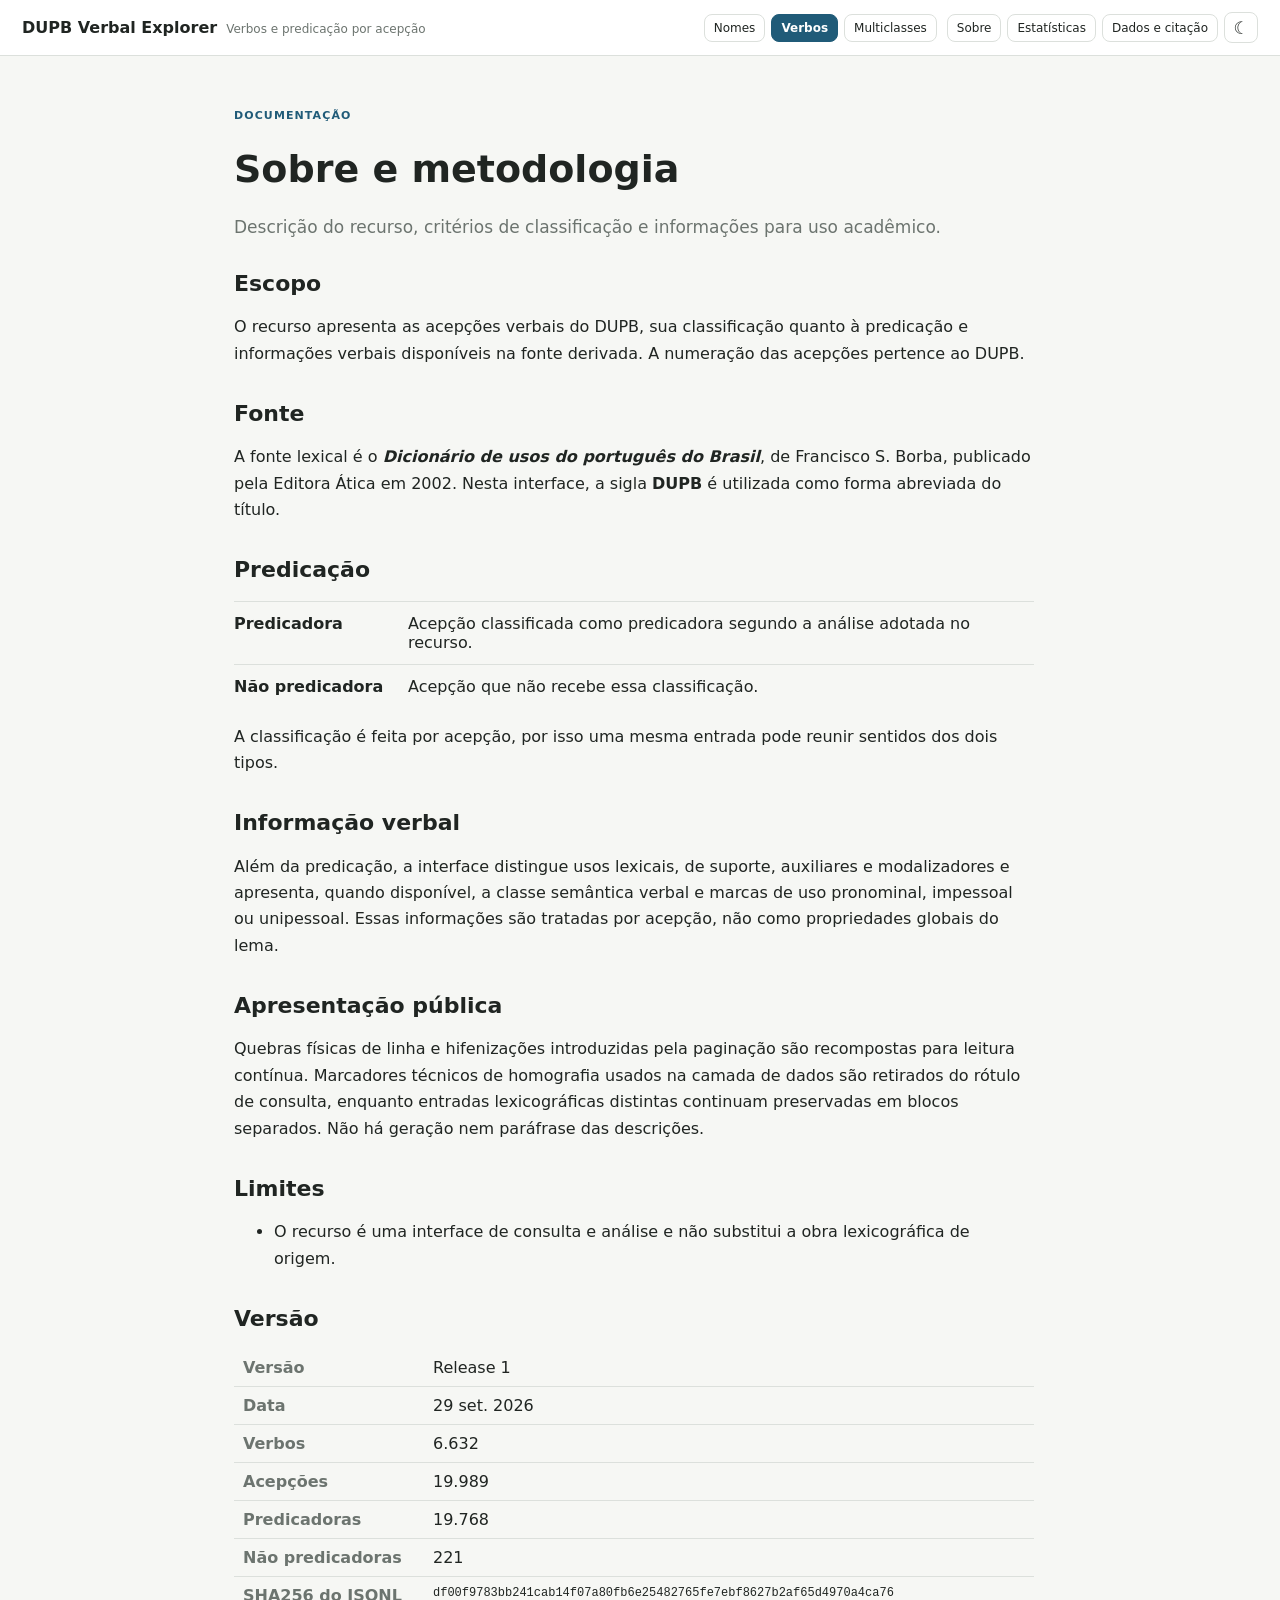
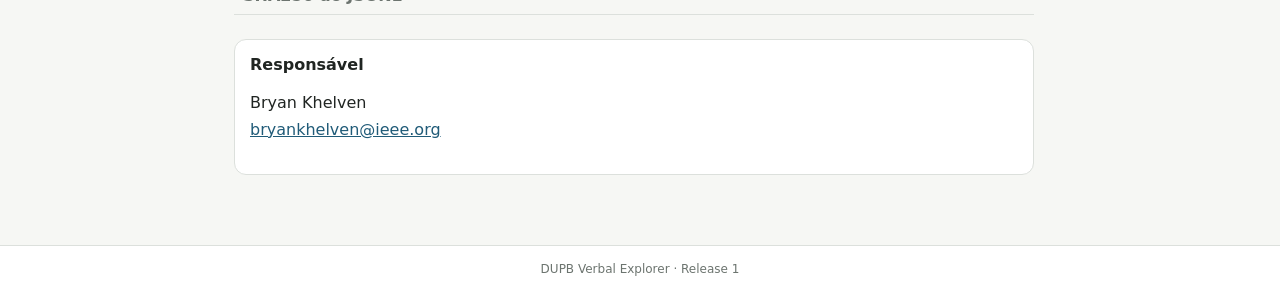
==== about.html @ 1d8f9ed8 "Publish dupb-verbal-explorer Release 1" ====
<!doctype html><html lang="pt-BR"><head><meta charset="utf-8"><meta name="viewport" content="width=device-width,initial-scale=1"><title>Sobre · DUPB Verbal Explorer</title><script src="theme.js"></script><link rel="icon" href="favicon.svg"><link rel="stylesheet" href="styles.css"><link rel="stylesheet" href="resource.css"></head><body><header class="topbar"><div class="brand"><a href="index.html">DUPB Verbal Explorer</a><span>Verbos e predicação por acepção</span></div><div class="header-right"><div class="resource-switch" aria-label="Recursos DUPB"></div><div class="top-actions"><a class="nav-btn" href="about.html">Sobre</a><a class="nav-btn" href="stats.html">Estatísticas</a><a class="nav-btn" href="download.html">Dados e citação</a><button class="theme-btn icon-btn" data-theme-toggle type="button"></button></div></div></header><main class="page narrow"><p class="eyebrow">Documentação</p><h1>Sobre e metodologia</h1><p class="lead">Descrição do recurso, critérios de classificação e informações para uso acadêmico.</p><section class="prose"><h2>Escopo</h2><p>O recurso apresenta as acepções verbais do DUPB, sua classificação quanto à predicação e informações verbais disponíveis na fonte derivada. A numeração das acepções pertence ao DUPB.</p><h2>Fonte</h2><p>A fonte lexical é o <strong><em>Dicionário de usos do português do Brasil</em></strong>, de Francisco S. Borba, publicado pela Editora Ática em 2002. Nesta interface, a sigla <strong>DUPB</strong> é utilizada como forma abreviada do título.</p><h2>Predicação</h2><div class="definition"><strong>Predicadora</strong><span>Acepção classificada como predicadora segundo a análise adotada no recurso.</span></div><div class="definition"><strong>Não predicadora</strong><span>Acepção que não recebe essa classificação.</span></div><p>A classificação é feita por acepção, por isso uma mesma entrada pode reunir sentidos dos dois tipos.</p><h2>Informação verbal</h2><p>Além da predicação, a interface distingue usos lexicais, de suporte, auxiliares e modalizadores e apresenta, quando disponível, a classe semântica verbal e marcas de uso pronominal, impessoal ou unipessoal. Essas informações são tratadas por acepção, não como propriedades globais do lema.</p><h2>Apresentação pública</h2><p>Quebras físicas de linha e hifenizações introduzidas pela paginação são recompostas para leitura contínua. Marcadores técnicos de homografia usados na camada de dados são retirados do rótulo de consulta, enquanto entradas lexicográficas distintas continuam preservadas em blocos separados. Não há geração nem paráfrase das descrições.</p><h2>Limites</h2><ul><li>O recurso é uma interface de consulta e análise e não substitui a obra lexicográfica de origem.</li></ul><h2>Versão</h2><table class="public-version"><tr><th>Versão</th><td>Release 1</td></tr><tr><th>Data</th><td>29 set. 2026</td></tr><tr><th>Verbos</th><td>6.632</td></tr><tr><th>Acepções</th><td>19.989</td></tr><tr><th>Predicadoras</th><td>19.768</td></tr><tr><th>Não predicadoras</th><td>221</td></tr><tr><th>SHA256 do JSONL</th><td class="mono" data-dataset-sha></td></tr></table><div class="contact"><strong>Responsável</strong><p>Bryan Khelven<br><a href="mailto:bryankhelven@ieee.org">bryankhelven@ieee.org</a></p></div></section></main><footer>DUPB Verbal Explorer · Release 1</footer><script src="config.js"></script><script src="resource-nav.js"></script><script src="data/release-info.js"></script><script src="common.js"></script></body></html>
---- styles.css ----
:root{
  --bg:#f6f7f4;--panel:#fbfcfa;--paper:#fff;--text:#202522;--muted:#6c746f;
  --line:#dce0dc;--accent:#245b76;--accent-ink:#fff;--soft:#e8f0f4;
  --pred:#e6f1f6;--non:#efefec;--warn:#f7efe7
}
:root[data-theme="dark"]{
  --bg:#131614;--panel:#181c19;--paper:#202522;--text:#e8ece9;--muted:#aab0ac;
  --line:#343a36;--accent:#92c8e3;--accent-ink:#12222b;--soft:#24343c;
  --pred:#203844;--non:#2b2f2c;--warn:#3a2e25
}
*{box-sizing:border-box}
body{margin:0;font-family:system-ui,-apple-system,BlinkMacSystemFont,"Segoe UI",sans-serif;background:var(--bg);color:var(--text)}
a{color:var(--accent)}button,input,select{font:inherit;color:inherit}
.topbar{padding:12px 22px;background:var(--paper);border-bottom:1px solid var(--line);display:flex;justify-content:space-between;gap:18px;align-items:center;position:sticky;top:0;z-index:10}
.brand{display:flex;gap:9px;align-items:baseline;white-space:nowrap}.brand a{font-weight:800;text-decoration:none;color:var(--text)}.brand span{font-size:12px;color:var(--muted)}
.top-actions,.resource-switch{display:flex;gap:6px;align-items:center;flex-wrap:wrap}
.nav-btn,.resource-switch a,.theme-btn{font-size:12px;text-decoration:none;color:var(--text);border:1px solid var(--line);background:var(--paper);padding:6px 9px;border-radius:8px}
.resource-switch a.active{background:var(--accent);border-color:var(--accent);color:var(--accent-ink);font-weight:750}
.header-right{display:flex;gap:10px;align-items:center;justify-content:flex-end;flex-wrap:wrap}
.icon-btn{width:34px;height:31px;padding:0;display:grid;place-items:center;font-size:17px;cursor:pointer}
.explorer{display:grid;grid-template-columns:390px 1fr;min-height:calc(100vh - 56px)}
.filters{padding:16px 18px;border-right:1px solid var(--line);background:var(--panel);position:sticky;top:56px;height:calc(100vh - 56px);overflow:auto}
.filters label{font-size:13px;font-weight:700}.filters input{width:100%;margin-top:7px;padding:11px;border:1px solid var(--line);background:var(--paper);border-radius:10px}
.hint{font-size:11px;color:var(--muted);margin:6px 2px 0}.lab{font-size:12px;font-weight:800;margin:16px 0 7px}
.sidebar-section{border-top:1px solid var(--line);margin-top:12px;padding-top:2px}.sidebar-section>summary{list-style:none;cursor:pointer;font-size:12px;font-weight:800;padding:10px 2px 7px;display:flex;justify-content:space-between}.sidebar-section>summary::-webkit-details-marker{display:none}.sidebar-section>summary::after{content:"⌄";color:var(--muted)}.sidebar-section:not([open])>summary::after{transform:rotate(-90deg)}
.profile-options,.pos-options{display:grid;gap:6px}.profile-options button,.pos-options button{width:100%;min-height:38px;display:grid;grid-template-columns:58px minmax(0,1fr);align-items:center;text-align:left;gap:8px;border:1px solid var(--line);background:var(--paper);color:var(--text);border-radius:11px;padding:7px 10px 7px 7px;cursor:pointer}
.profile-options button.on,.pos-options button.on{background:var(--accent);border-color:var(--accent);color:var(--accent-ink)}
.facet-count{margin:0;padding:2px 5px;min-width:48px;text-align:center;font-size:10px;line-height:1.35;font-weight:700;font-variant-numeric:tabular-nums;color:var(--accent);background:var(--soft);border-radius:6px}
button.on .facet-count{color:inherit;background:color-mix(in srgb,var(--paper) 18%,transparent)}
.facet-label{font-size:13px;line-height:1.25;font-weight:600}
.segmented{display:grid;grid-template-columns:1.2fr 1fr 1.25fr;gap:0;width:100%;overflow:hidden;border:1px solid var(--line);border-radius:10px}
.segmented button{min-width:0;margin:0;border:0;border-right:1px solid var(--line);padding:8px 7px;font-size:11px;line-height:1.15;background:var(--paper);cursor:pointer}.segmented button:last-child{border-right:0}.segmented button.on{background:var(--accent);color:var(--accent-ink)}
.two-cols{display:grid;grid-template-columns:1fr 1fr;gap:8px}.two-cols select,.wide-select{width:100%;padding:7px;border:1px solid var(--line);border-radius:8px;background:var(--paper)}
.alphabet{display:flex;gap:3px;flex-wrap:wrap}.alpha{border:0;background:transparent;color:var(--muted);padding:4px 6px;border-radius:5px;cursor:pointer}.alpha.on,.alpha:hover{background:var(--soft);color:var(--text)}
#count{margin:10px 2px 8px;padding-top:8px;border-top:1px solid var(--line);font-size:11px;color:var(--muted);font-variant-numeric:tabular-nums}
.lexical-list{min-height:100px}.lem{display:flex;justify-content:space-between;align-items:center;gap:10px;width:100%;border:0;border-bottom:1px solid var(--line);background:transparent;color:var(--text);padding:11px 7px;text-align:left;cursor:pointer}.lem:first-child{border-top:1px solid var(--line)}.lem:hover,.lem.sel{background:var(--soft)}.lex-main{display:flex;flex-direction:column;gap:2px;min-width:0}.lex-main strong{overflow:hidden;text-overflow:ellipsis;white-space:nowrap}.lex-main small{font-size:11px;line-height:1.35;color:var(--muted)}.chev{font-size:19px;color:var(--muted)}
#content{padding:42px clamp(24px,5vw,70px)}#intro,#entry{max-width:1040px;margin:auto}.eyebrow{color:var(--accent);text-transform:uppercase;font-size:11px;font-weight:800;letter-spacing:.1em}#intro h1,#entry h1{font-size:clamp(32px,4vw,48px);line-height:1.08;margin:4px 0 10px}.subtitle{font-size:18px;color:var(--muted);margin:0}.scope{font-family:Georgia,serif;font-size:19px;line-height:1.45;max-width:820px;margin:22px 0 0}
#stats{display:grid;grid-template-columns:repeat(3,1fr);gap:10px;margin-top:28px}.stat{background:var(--paper);border:1px solid var(--line);border-radius:14px;padding:16px}.stat b{display:block;font-size:26px}.stat span{font-size:12px;color:var(--muted)}
.page-links{display:flex;gap:15px;flex-wrap:wrap;margin-top:22px;font-size:13px}
.entry-head{display:flex;justify-content:space-between;gap:20px;align-items:flex-end}.entry-head #summary{color:var(--muted)}.entry-data{display:flex;gap:6px;align-items:center;flex-wrap:wrap;padding-bottom:14px}.entry-data span{font-size:11px;color:var(--muted)}.entry-data button{border:1px solid var(--line);background:transparent;padding:5px 8px;border-radius:8px;cursor:pointer}
.entry-body{display:grid;grid-template-columns:minmax(0,1fr) 240px;gap:28px}.lexical{border-left:1px solid var(--line);padding-left:18px;position:sticky;top:82px;align-self:start}.lexical h2{font-size:12px;text-transform:uppercase;letter-spacing:.08em;color:var(--muted)}.lexical dl{display:grid;grid-template-columns:1fr auto;gap:6px 10px;font-size:12px}.lexical dt{color:var(--muted)}.lexical dd{margin:0;font-weight:700;text-align:right}
.lexical-actions{margin-top:12px;padding-top:10px;border-top:1px solid var(--line)}.quiet-action,.cite-menu>summary{border:0;background:transparent;color:var(--accent);padding:4px 0;font-size:11px;cursor:pointer}.cite-menu>summary{list-style:none}.cite-menu>summary::-webkit-details-marker{display:none}.cite-menu>summary::after{content:" ▾";color:var(--muted)}
.grp{margin:26px 0}.grp h3{margin:0 0 8px}.card{background:var(--paper);border:1px solid var(--line);border-radius:16px;padding:17px 19px;margin:9px 0}.top{display:flex;justify-content:space-between;gap:8px;align-items:flex-start;flex-wrap:wrap}.badge-row{display:flex;gap:5px;flex-wrap:wrap}.num{font-size:12px;color:var(--muted);font-weight:800}.badge{font-size:10px;font-weight:800;border-radius:999px;padding:5px 8px;background:var(--soft);color:var(--accent)}.badge.N{background:var(--non);color:var(--muted)}.badge.pos,.badge.meta{font-weight:700;background:var(--soft)}.desc{font-family:Georgia,serif;font-size:23px;margin:9px 0 0;line-height:1.32}.meta-line{font-size:11px;color:var(--muted);margin:8px 0 0}.source-fallback{background:var(--warn);border-radius:10px;padding:11px 12px;margin-top:10px}.source-fallback b{display:block;font-size:10px;text-transform:uppercase;letter-spacing:.06em;color:var(--muted);margin-bottom:5px}.source-fallback p{margin:0;font-family:Georgia,serif;line-height:1.42}
.active-filters{display:flex;flex-wrap:wrap;gap:5px;margin:12px 0 4px}.filter-chip{border:1px solid var(--line);background:var(--paper);padding:5px 8px;border-radius:999px;font-size:11px;cursor:pointer}
footer{padding:16px;text-align:center;font-size:12px;color:var(--muted);background:var(--paper);border-top:1px solid var(--line)}
.page{max-width:1040px;margin:auto;padding:42px 24px 70px}.page.narrow{max-width:860px}.page h1{font-size:38px}.page h2{font-size:22px;margin-top:34px}.lead{font-size:17px;color:var(--muted)}.prose{max-width:800px}.prose p,.prose li{line-height:1.65}.definition{display:grid;grid-template-columns:160px 1fr;gap:14px;border-top:1px solid var(--line);padding:12px 0}.public-version{width:100%;border-collapse:collapse;margin-top:12px}.public-version th,.public-version td{text-align:left;padding:9px;border-bottom:1px solid var(--line);vertical-align:top}.public-version th{width:190px;color:var(--muted);font-weight:600}.mono{font-family:ui-monospace,SFMono-Regular,Consolas,monospace;font-size:12px;overflow-wrap:anywhere}.contact{border:1px solid var(--line);background:var(--paper);padding:15px;border-radius:12px;margin-top:24px}
.info-grid,.stats-grid,.download-grid{display:grid;grid-template-columns:repeat(2,minmax(0,1fr));gap:12px}.info-card,.stat-panel,.download-card{background:var(--paper);border:1px solid var(--line);border-radius:12px;padding:17px}.info-card b{display:block;font-size:25px}.info-card span{font-size:12px;color:var(--muted)}.bar-row{display:grid;grid-template-columns:minmax(120px,1fr) 2fr auto;gap:10px;align-items:center;margin:8px 0;font-size:12px}.bar{height:8px;background:var(--soft);border-radius:999px;overflow:hidden}.bar i{display:block;height:100%;background:var(--accent)}.button-row{display:flex;gap:8px;flex-wrap:wrap}.btn{display:inline-block;border:1px solid var(--line);background:var(--paper);padding:8px 11px;border-radius:8px;text-decoration:none;color:var(--text);cursor:pointer}.btn.primary{background:var(--accent);border-color:var(--accent);color:var(--accent-ink)}.checksum{overflow-wrap:anywhere;font-family:ui-monospace,SFMono-Regular,Consolas,monospace;font-size:12px}
.portal{max-width:980px;margin:0 auto;padding:64px 24px}.portal h1{font-size:44px;margin-bottom:8px}.portal .lead{max-width:760px}.resource-cards{display:grid;grid-template-columns:repeat(3,1fr);gap:14px;margin-top:30px}.resource-card{border:1px solid var(--line);background:var(--paper);border-radius:16px;padding:20px;text-decoration:none;color:var(--text)}.resource-card:hover{transform:translateY(-1px)}.resource-card i{display:block;width:14px;height:14px;border-radius:50%;margin-bottom:14px}.resource-card b{display:block;font-size:20px;margin-bottom:4px}.resource-card span{font-size:12px;color:var(--muted);line-height:1.4}
@media(max-width:900px){.topbar{align-items:flex-start;flex-direction:column}.header-right{justify-content:flex-start}.explorer{display:block}.filters{position:static;height:auto;border-right:0;border-bottom:1px solid var(--line)}#content{padding:30px 16px}.entry-head{display:block}.entry-body{display:block}.lexical{position:static;border-left:0;border-top:1px solid var(--line);padding:16px 0 0;margin-top:22px}.info-grid,.stats-grid,.download-grid,.resource-cards{grid-template-columns:1fr}}
@media(max-width:560px){#stats{grid-template-columns:1fr}.two-cols{grid-template-columns:1fr}.brand{align-items:flex-start;flex-direction:column}.definition{grid-template-columns:1fr}.segmented{grid-template-columns:1fr}.segmented button{border-right:0;border-bottom:1px solid var(--line)}.segmented button:last-child{border-bottom:0}}
---- resource.css ----
:root{--accent:#205b78;--accent-ink:#fff;--soft:#e6f0f5;--pred:#e5f1f7}:root[data-theme="dark"]{--accent:#8cc8e8;--accent-ink:#10232e;--soft:#233842;--pred:#203a46}
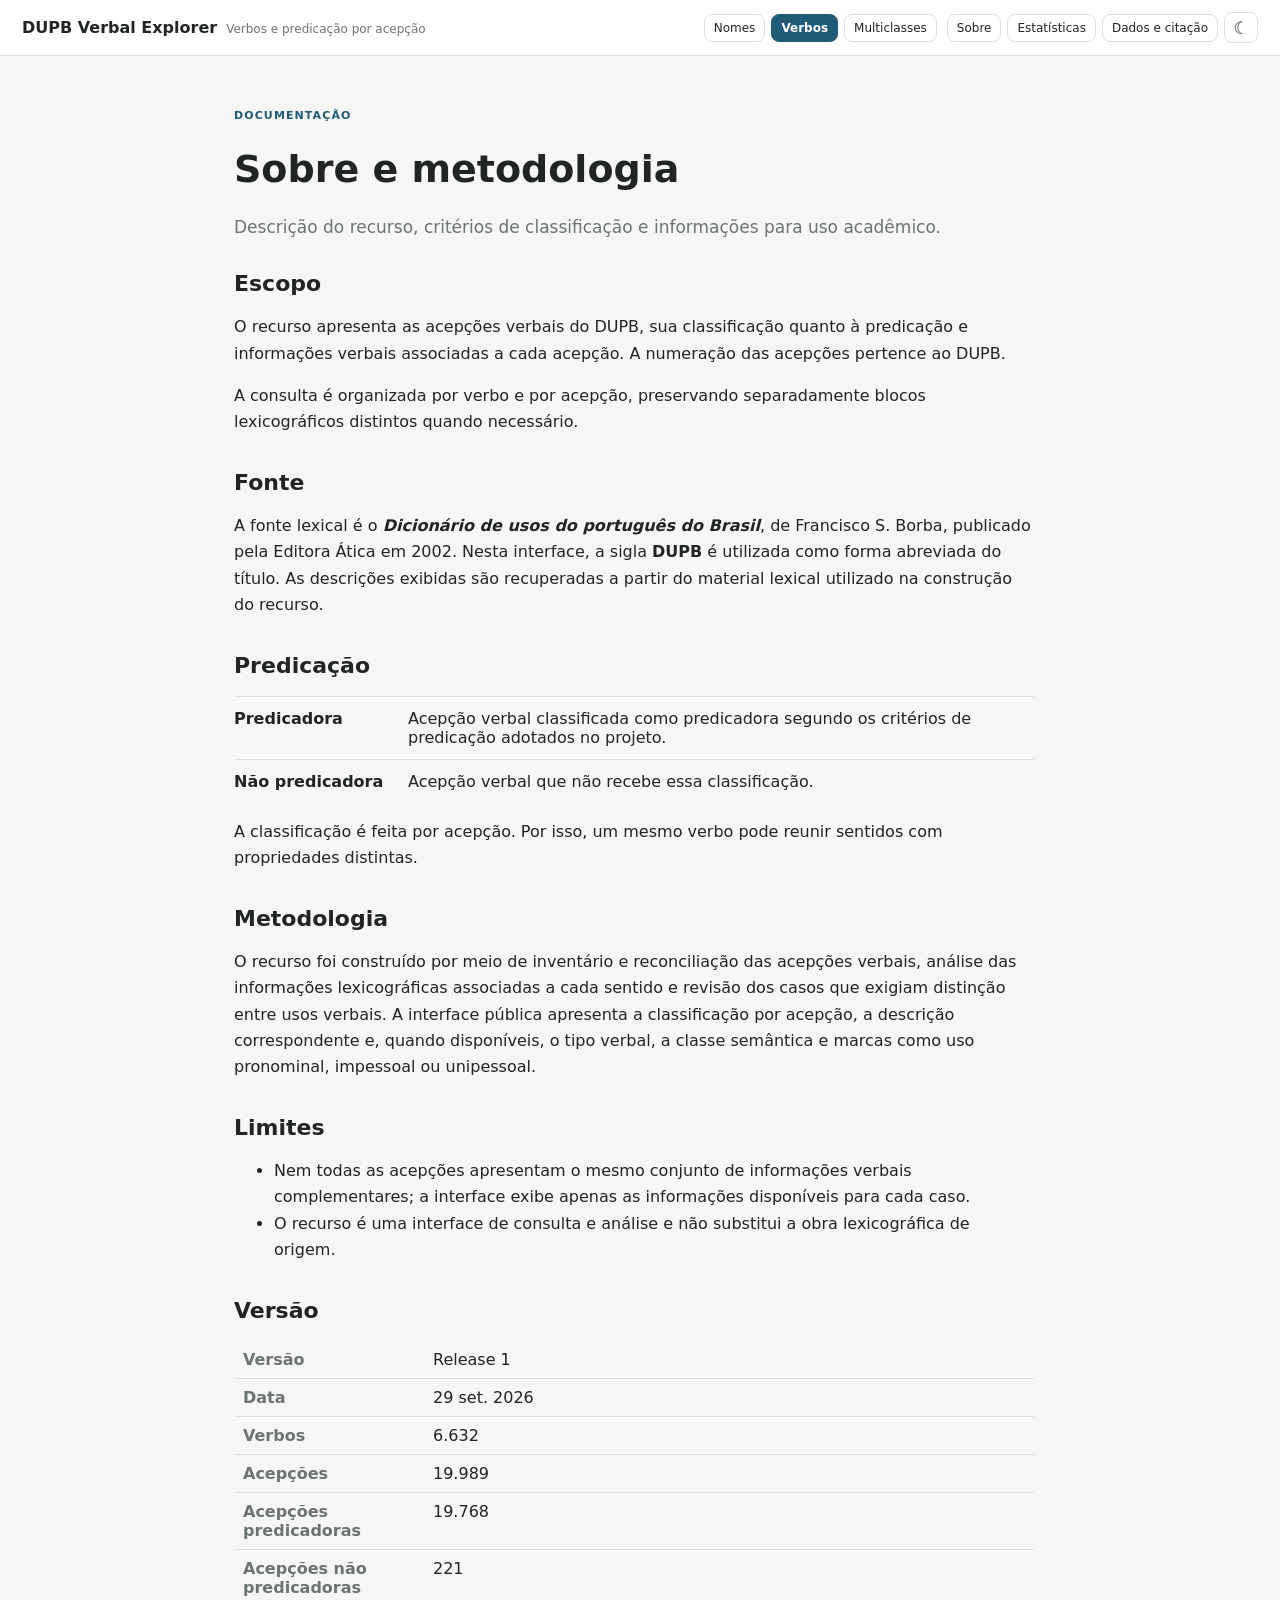
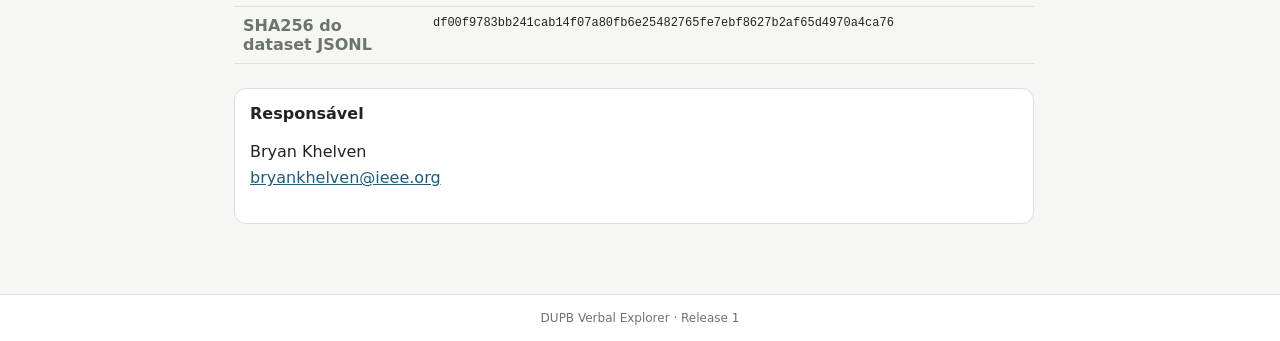
==== commit 0e398337: "Refine class facets and public methodology narrative" ====
--- a/about.html
+++ b/about.html
@@ -1 +1 @@
-<!doctype html><html lang="pt-BR"><head><meta charset="utf-8"><meta name="viewport" content="width=device-width,initial-scale=1"><title>Sobre · DUPB Verbal Explorer</title><script src="theme.js"></script><link rel="icon" href="favicon.svg"><link rel="stylesheet" href="styles.css"><link rel="stylesheet" href="resource.css"></head><body><header class="topbar"><div class="brand"><a href="index.html">DUPB Verbal Explorer</a><span>Verbos e predicação por acepção</span></div><div class="header-right"><div class="resource-switch" aria-label="Recursos DUPB"></div><div class="top-actions"><a class="nav-btn" href="about.html">Sobre</a><a class="nav-btn" href="stats.html">Estatísticas</a><a class="nav-btn" href="download.html">Dados e citação</a><button class="theme-btn icon-btn" data-theme-toggle type="button"></button></div></div></header><main class="page narrow"><p class="eyebrow">Documentação</p><h1>Sobre e metodologia</h1><p class="lead">Descrição do recurso, critérios de classificação e informações para uso acadêmico.</p><section class="prose"><h2>Escopo</h2><p>O recurso apresenta as acepções verbais do DUPB, sua classificação quanto à predicação e informações verbais disponíveis na fonte derivada. A numeração das acepções pertence ao DUPB.</p><h2>Fonte</h2><p>A fonte lexical é o <strong><em>Dicionário de usos do português do Brasil</em></strong>, de Francisco S. Borba, publicado pela Editora Ática em 2002. Nesta interface, a sigla <strong>DUPB</strong> é utilizada como forma abreviada do título.</p><h2>Predicação</h2><div class="definition"><strong>Predicadora</strong><span>Acepção classificada como predicadora segundo a análise adotada no recurso.</span></div><div class="definition"><strong>Não predicadora</strong><span>Acepção que não recebe essa classificação.</span></div><p>A classificação é feita por acepção, por isso uma mesma entrada pode reunir sentidos dos dois tipos.</p><h2>Informação verbal</h2><p>Além da predicação, a interface distingue usos lexicais, de suporte, auxiliares e modalizadores e apresenta, quando disponível, a classe semântica verbal e marcas de uso pronominal, impessoal ou unipessoal. Essas informações são tratadas por acepção, não como propriedades globais do lema.</p><h2>Apresentação pública</h2><p>Quebras físicas de linha e hifenizações introduzidas pela paginação são recompostas para leitura contínua. Marcadores técnicos de homografia usados na camada de dados são retirados do rótulo de consulta, enquanto entradas lexicográficas distintas continuam preservadas em blocos separados. Não há geração nem paráfrase das descrições.</p><h2>Limites</h2><ul><li>O recurso é uma interface de consulta e análise e não substitui a obra lexicográfica de origem.</li></ul><h2>Versão</h2><table class="public-version"><tr><th>Versão</th><td>Release 1</td></tr><tr><th>Data</th><td>29 set. 2026</td></tr><tr><th>Verbos</th><td>6.632</td></tr><tr><th>Acepções</th><td>19.989</td></tr><tr><th>Predicadoras</th><td>19.768</td></tr><tr><th>Não predicadoras</th><td>221</td></tr><tr><th>SHA256 do JSONL</th><td class="mono" data-dataset-sha></td></tr></table><div class="contact"><strong>Responsável</strong><p>Bryan Khelven<br><a href="mailto:bryankhelven@ieee.org">bryankhelven@ieee.org</a></p></div></section></main><footer>DUPB Verbal Explorer · Release 1</footer><script src="config.js"></script><script src="resource-nav.js"></script><script src="data/release-info.js"></script><script src="common.js"></script></body></html>+<!doctype html><html lang="pt-BR"><head><meta charset="utf-8"><meta name="viewport" content="width=device-width,initial-scale=1"><title>Sobre · DUPB Verbal Explorer</title><script src="theme.js"></script><link rel="icon" href="favicon.svg"><link rel="stylesheet" href="styles.css"><link rel="stylesheet" href="resource.css"></head><body><header class="topbar"><div class="brand"><a href="index.html">DUPB Verbal Explorer</a><span>Verbos e predicação por acepção</span></div><div class="header-right"><div class="resource-switch" aria-label="Recursos DUPB"></div><div class="top-actions"><a class="nav-btn" href="about.html">Sobre</a><a class="nav-btn" href="stats.html">Estatísticas</a><a class="nav-btn" href="download.html">Dados e citação</a><button class="theme-btn icon-btn" data-theme-toggle type="button"></button></div></div></header><main class="page narrow"><p class="eyebrow">Documentação</p><h1>Sobre e metodologia</h1><p class="lead">Descrição do recurso, critérios de classificação e informações para uso acadêmico.</p><section class="prose"><h2>Escopo</h2><p>O recurso apresenta as acepções verbais do DUPB, sua classificação quanto à predicação e informações verbais associadas a cada acepção. A numeração das acepções pertence ao DUPB.</p><p>A consulta é organizada por verbo e por acepção, preservando separadamente blocos lexicográficos distintos quando necessário.</p><h2>Fonte</h2><p>A fonte lexical é o <strong><em>Dicionário de usos do português do Brasil</em></strong>, de Francisco S. Borba, publicado pela Editora Ática em 2002. Nesta interface, a sigla <strong>DUPB</strong> é utilizada como forma abreviada do título. As descrições exibidas são recuperadas a partir do material lexical utilizado na construção do recurso.</p><h2>Predicação</h2><div class="definition"><strong>Predicadora</strong><span>Acepção verbal classificada como predicadora segundo os critérios de predicação adotados no projeto.</span></div><div class="definition"><strong>Não predicadora</strong><span>Acepção verbal que não recebe essa classificação.</span></div><p>A classificação é feita por acepção. Por isso, um mesmo verbo pode reunir sentidos com propriedades distintas.</p><h2>Metodologia</h2><p>O recurso foi construído por meio de inventário e reconciliação das acepções verbais, análise das informações lexicográficas associadas a cada sentido e revisão dos casos que exigiam distinção entre usos verbais. A interface pública apresenta a classificação por acepção, a descrição correspondente e, quando disponíveis, o tipo verbal, a classe semântica e marcas como uso pronominal, impessoal ou unipessoal.</p><h2>Limites</h2><ul><li>Nem todas as acepções apresentam o mesmo conjunto de informações verbais complementares; a interface exibe apenas as informações disponíveis para cada caso.</li><li>O recurso é uma interface de consulta e análise e não substitui a obra lexicográfica de origem.</li></ul><h2>Versão</h2><table class="public-version"><tr><th>Versão</th><td>Release 1</td></tr><tr><th>Data</th><td>29 set. 2026</td></tr><tr><th>Verbos</th><td>6.632</td></tr><tr><th>Acepções</th><td>19.989</td></tr><tr><th>Acepções predicadoras</th><td>19.768</td></tr><tr><th>Acepções não predicadoras</th><td>221</td></tr><tr><th>SHA256 do dataset JSONL</th><td class="mono" data-dataset-sha></td></tr></table><div class="contact"><strong>Responsável</strong><p>Bryan Khelven<br><a href="mailto:bryankhelven@ieee.org">bryankhelven@ieee.org</a></p></div></section></main><footer>DUPB Verbal Explorer · Release 1</footer><script src="config.js"></script><script src="resource-nav.js"></script><script src="data/release-info.js"></script><script src="common.js"></script></body></html>
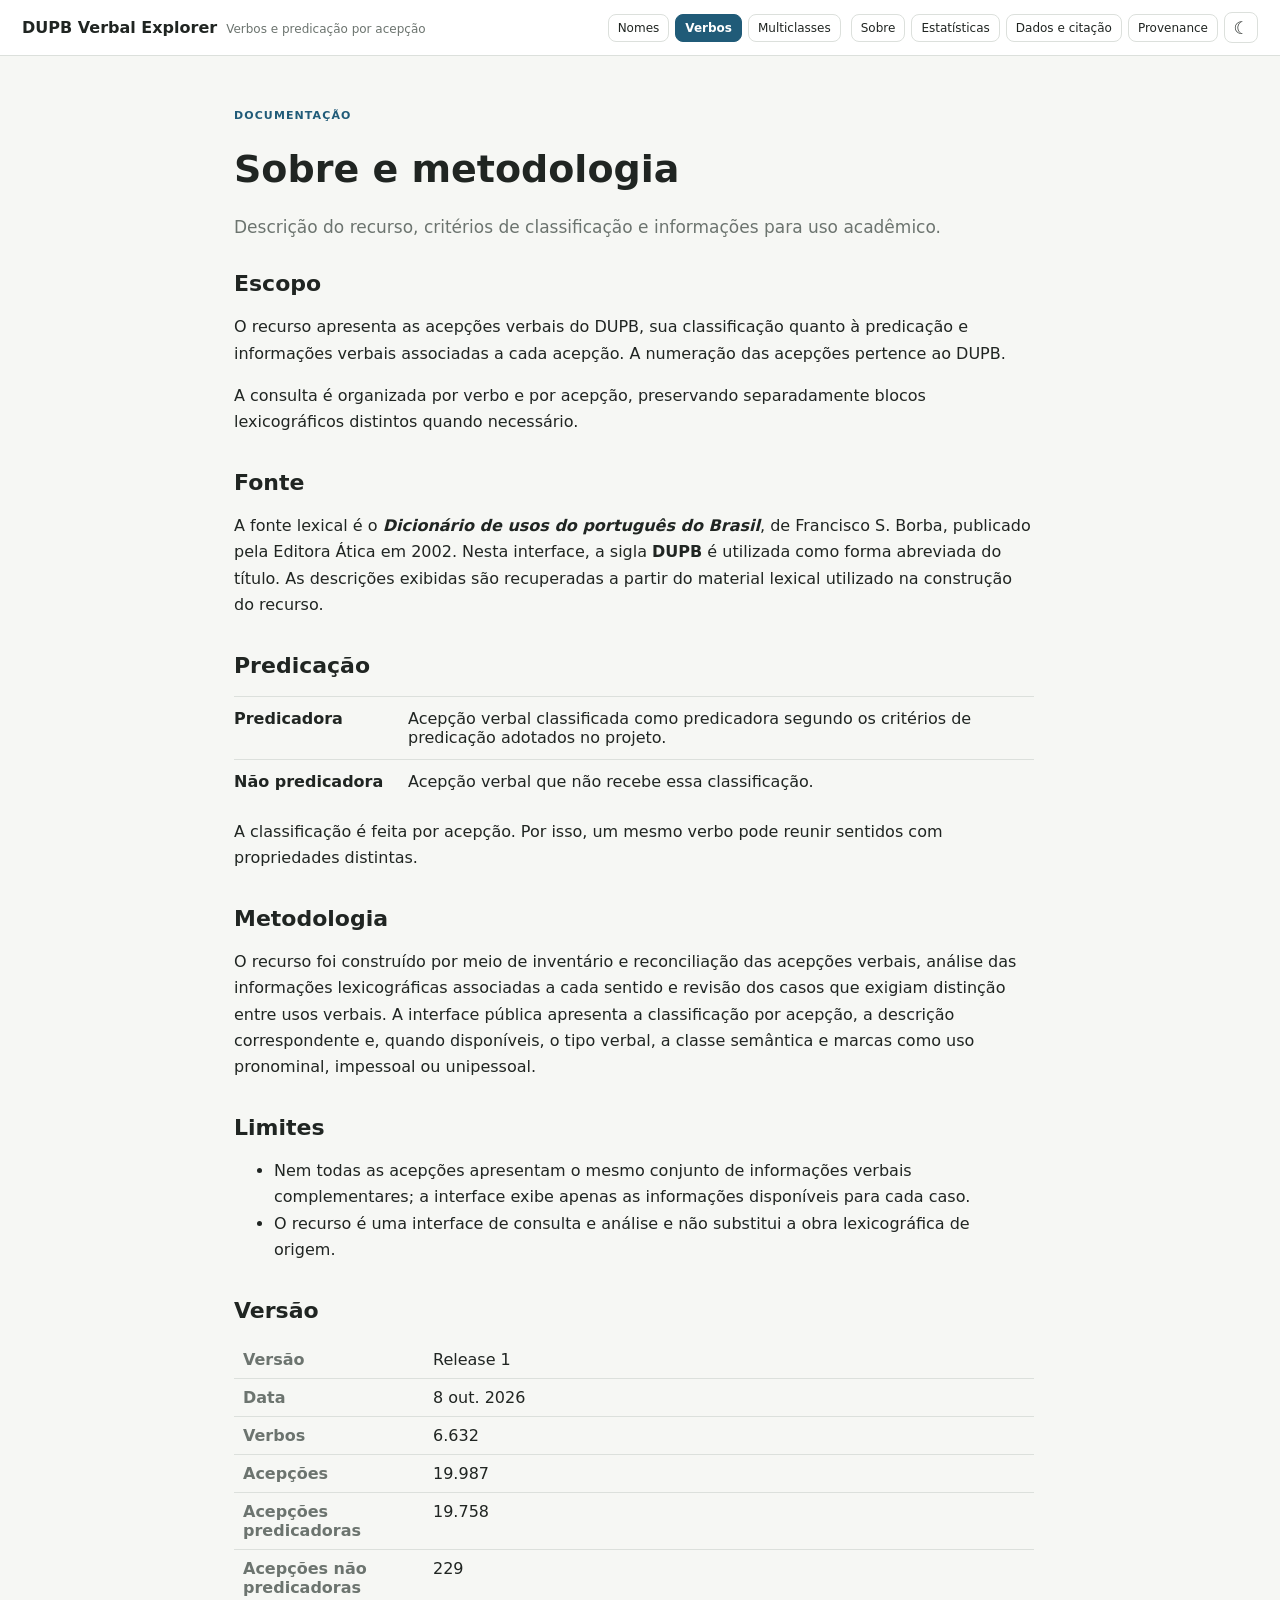
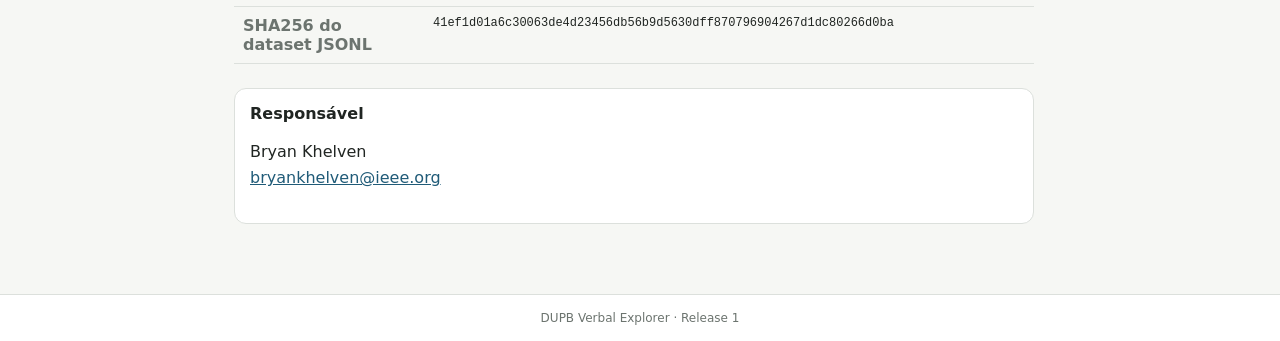
==== commit 695137fa: "ORCH321: separate public verbal lexicon and provenance from private scientific governance" ====
--- a/about.html
+++ b/about.html
@@ -1 +1 @@
-<!doctype html><html lang="pt-BR"><head><meta charset="utf-8"><meta name="viewport" content="width=device-width,initial-scale=1"><title>Sobre · DUPB Verbal Explorer</title><script src="theme.js"></script><link rel="icon" href="favicon.svg"><link rel="stylesheet" href="styles.css"><link rel="stylesheet" href="resource.css"></head><body><header class="topbar"><div class="brand"><a href="index.html">DUPB Verbal Explorer</a><span>Verbos e predicação por acepção</span></div><div class="header-right"><div class="resource-switch" aria-label="Recursos DUPB"></div><div class="top-actions"><a class="nav-btn" href="about.html">Sobre</a><a class="nav-btn" href="stats.html">Estatísticas</a><a class="nav-btn" href="download.html">Dados e citação</a><button class="theme-btn icon-btn" data-theme-toggle type="button"></button></div></div></header><main class="page narrow"><p class="eyebrow">Documentação</p><h1>Sobre e metodologia</h1><p class="lead">Descrição do recurso, critérios de classificação e informações para uso acadêmico.</p><section class="prose"><h2>Escopo</h2><p>O recurso apresenta as acepções verbais do DUPB, sua classificação quanto à predicação e informações verbais associadas a cada acepção. A numeração das acepções pertence ao DUPB.</p><p>A consulta é organizada por verbo e por acepção, preservando separadamente blocos lexicográficos distintos quando necessário.</p><h2>Fonte</h2><p>A fonte lexical é o <strong><em>Dicionário de usos do português do Brasil</em></strong>, de Francisco S. Borba, publicado pela Editora Ática em 2002. Nesta interface, a sigla <strong>DUPB</strong> é utilizada como forma abreviada do título. As descrições exibidas são recuperadas a partir do material lexical utilizado na construção do recurso.</p><h2>Predicação</h2><div class="definition"><strong>Predicadora</strong><span>Acepção verbal classificada como predicadora segundo os critérios de predicação adotados no projeto.</span></div><div class="definition"><strong>Não predicadora</strong><span>Acepção verbal que não recebe essa classificação.</span></div><p>A classificação é feita por acepção. Por isso, um mesmo verbo pode reunir sentidos com propriedades distintas.</p><h2>Metodologia</h2><p>O recurso foi construído por meio de inventário e reconciliação das acepções verbais, análise das informações lexicográficas associadas a cada sentido e revisão dos casos que exigiam distinção entre usos verbais. A interface pública apresenta a classificação por acepção, a descrição correspondente e, quando disponíveis, o tipo verbal, a classe semântica e marcas como uso pronominal, impessoal ou unipessoal.</p><h2>Limites</h2><ul><li>Nem todas as acepções apresentam o mesmo conjunto de informações verbais complementares; a interface exibe apenas as informações disponíveis para cada caso.</li><li>O recurso é uma interface de consulta e análise e não substitui a obra lexicográfica de origem.</li></ul><h2>Versão</h2><table class="public-version"><tr><th>Versão</th><td>Release 1</td></tr><tr><th>Data</th><td>29 set. 2026</td></tr><tr><th>Verbos</th><td>6.632</td></tr><tr><th>Acepções</th><td>19.989</td></tr><tr><th>Acepções predicadoras</th><td>19.768</td></tr><tr><th>Acepções não predicadoras</th><td>221</td></tr><tr><th>SHA256 do dataset JSONL</th><td class="mono" data-dataset-sha></td></tr></table><div class="contact"><strong>Responsável</strong><p>Bryan Khelven<br><a href="mailto:bryankhelven@ieee.org">bryankhelven@ieee.org</a></p></div></section></main><footer>DUPB Verbal Explorer · Release 1</footer><script src="config.js"></script><script src="resource-nav.js"></script><script src="data/release-info.js"></script><script src="common.js"></script></body></html>+<!doctype html><html lang="pt-BR"><head><meta charset="utf-8"><meta name="viewport" content="width=device-width,initial-scale=1"><title>Sobre · DUPB Verbal Explorer</title><script src="theme.js"></script><link rel="icon" href="favicon.svg"><link rel="stylesheet" href="styles.css"><link rel="stylesheet" href="resource.css"></head><body><header class="topbar"><div class="brand"><a href="index.html">DUPB Verbal Explorer</a><span>Verbos e predicação por acepção</span></div><div class="header-right"><div class="resource-switch" aria-label="Recursos DUPB"></div><div class="top-actions"><a class="nav-btn" href="about.html">Sobre</a><a class="nav-btn" href="stats.html">Estatísticas</a><a class="nav-btn" href="download.html">Dados e citação</a><a class="nav-btn" href="provenance.html">Provenance</a><button class="theme-btn icon-btn" data-theme-toggle type="button"></button></div></div></header><main class="page narrow"><p class="eyebrow">Documentação</p><h1>Sobre e metodologia</h1><p class="lead">Descrição do recurso, critérios de classificação e informações para uso acadêmico.</p><section class="prose"><h2>Escopo</h2><p>O recurso apresenta as acepções verbais do DUPB, sua classificação quanto à predicação e informações verbais associadas a cada acepção. A numeração das acepções pertence ao DUPB.</p><p>A consulta é organizada por verbo e por acepção, preservando separadamente blocos lexicográficos distintos quando necessário.</p><h2>Fonte</h2><p>A fonte lexical é o <strong><em>Dicionário de usos do português do Brasil</em></strong>, de Francisco S. Borba, publicado pela Editora Ática em 2002. Nesta interface, a sigla <strong>DUPB</strong> é utilizada como forma abreviada do título. As descrições exibidas são recuperadas a partir do material lexical utilizado na construção do recurso.</p><h2>Predicação</h2><div class="definition"><strong>Predicadora</strong><span>Acepção verbal classificada como predicadora segundo os critérios de predicação adotados no projeto.</span></div><div class="definition"><strong>Não predicadora</strong><span>Acepção verbal que não recebe essa classificação.</span></div><p>A classificação é feita por acepção. Por isso, um mesmo verbo pode reunir sentidos com propriedades distintas.</p><h2>Metodologia</h2><p>O recurso foi construído por meio de inventário e reconciliação das acepções verbais, análise das informações lexicográficas associadas a cada sentido e revisão dos casos que exigiam distinção entre usos verbais. A interface pública apresenta a classificação por acepção, a descrição correspondente e, quando disponíveis, o tipo verbal, a classe semântica e marcas como uso pronominal, impessoal ou unipessoal.</p><h2>Limites</h2><ul><li>Nem todas as acepções apresentam o mesmo conjunto de informações verbais complementares; a interface exibe apenas as informações disponíveis para cada caso.</li><li>O recurso é uma interface de consulta e análise e não substitui a obra lexicográfica de origem.</li></ul><h2>Versão</h2><table class="public-version"><tr><th>Versão</th><td>Release 1</td></tr><tr><th>Data</th><td>8 out. 2026</td></tr><tr><th>Verbos</th><td>6.632</td></tr><tr><th>Acepções</th><td>19.987</td></tr><tr><th>Acepções predicadoras</th><td>19.758</td></tr><tr><th>Acepções não predicadoras</th><td>229</td></tr><tr><th>SHA256 do dataset JSONL</th><td class="mono" data-dataset-sha></td></tr></table><div class="contact"><strong>Responsável</strong><p>Bryan Khelven<br><a href="mailto:bryankhelven@ieee.org">bryankhelven@ieee.org</a></p></div></section></main><footer>DUPB Verbal Explorer · Release 1</footer><script src="config.js"></script><script src="resource-nav.js"></script><script src="data/release-info.js"></script><script src="common.js"></script></body></html>
--- a/styles.css
+++ b/styles.css
@@ -49,3 +49,5 @@
 .portal{max-width:980px;margin:0 auto;padding:64px 24px}.portal h1{font-size:44px;margin-bottom:8px}.portal .lead{max-width:760px}.resource-cards{display:grid;grid-template-columns:repeat(3,1fr);gap:14px;margin-top:30px}.resource-card{border:1px solid var(--line);background:var(--paper);border-radius:16px;padding:20px;text-decoration:none;color:var(--text)}.resource-card:hover{transform:translateY(-1px)}.resource-card i{display:block;width:14px;height:14px;border-radius:50%;margin-bottom:14px}.resource-card b{display:block;font-size:20px;margin-bottom:4px}.resource-card span{font-size:12px;color:var(--muted);line-height:1.4}
 @media(max-width:900px){.topbar{align-items:flex-start;flex-direction:column}.header-right{justify-content:flex-start}.explorer{display:block}.filters{position:static;height:auto;border-right:0;border-bottom:1px solid var(--line)}#content{padding:30px 16px}.entry-head{display:block}.entry-body{display:block}.lexical{position:static;border-left:0;border-top:1px solid var(--line);padding:16px 0 0;margin-top:22px}.info-grid,.stats-grid,.download-grid,.resource-cards{grid-template-columns:1fr}}
 @media(max-width:560px){#stats{grid-template-columns:1fr}.two-cols{grid-template-columns:1fr}.brand{align-items:flex-start;flex-direction:column}.definition{grid-template-columns:1fr}.segmented{grid-template-columns:1fr}.segmented button{border-right:0;border-bottom:1px solid var(--line)}.segmented button:last-child{border-bottom:0}}
+
+.sense-provenance-action{font-size:12px;margin:12px 0 0;border-top:1px solid var(--line);padding-top:9px}.sense-provenance-action a{font-weight:650;text-decoration:none}.sense-provenance-action a:hover{text-decoration:underline}
